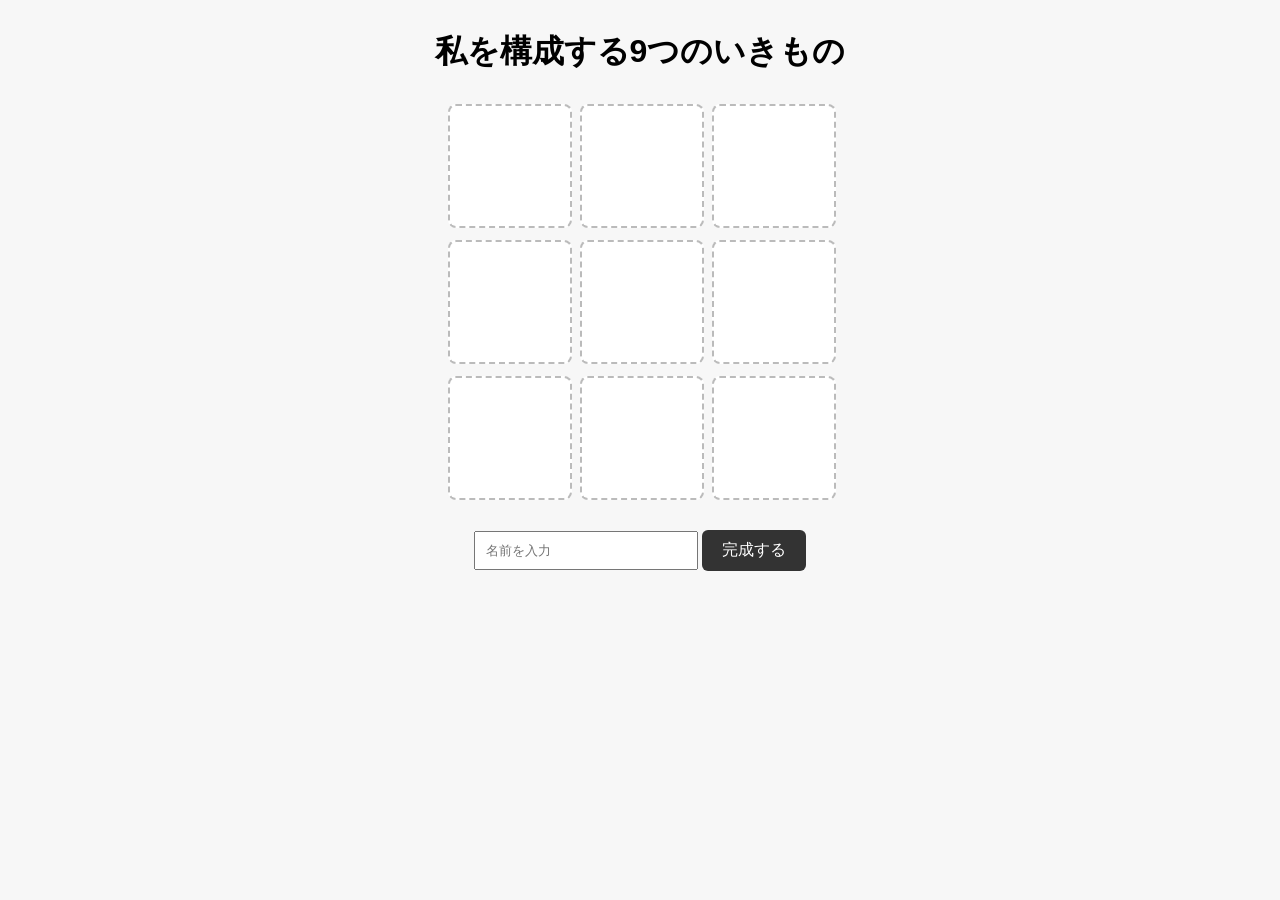
==== index.html @ dc4222af "add files" ====
<!DOCTYPE html>
<html lang="ja">
<head>
<meta charset="UTF-8">
<title>私を構成する9つのいきもの</title>
<link rel="stylesheet" href="style.css">
</head>

<body>

<h1>私を構成する9つのいきもの</h1>

<div id="grid"></div>

<input id="username" placeholder="名前を入力">

<button id="completeBtn">完成する</button>

<div id="modal" class="hidden">

<input id="searchBox" placeholder="いきもの検索 (fox, catなど)">
<div id="results"></div>

<button onclick="closeModal()">閉じる</button>

</div>

<script src="script.js"></script>

</body>
</html>
---- style.css ----
body{
font-family:sans-serif;
text-align:center;
background:#f7f7f7;
}

h1{
margin-top:30px;
}

#grid{
display:grid;
grid-template-columns:repeat(3,120px);
gap:12px;
justify-content:center;
margin:30px auto;
}

.cell{
width:120px;
height:120px;
border:2px dashed #bbb;
background-size:cover;
background-position:center;
cursor:pointer;
border-radius:8px;
background-color:white;
}

#username{
padding:10px;
width:200px;
margin-bottom:20px;
}

button{
padding:10px 20px;
font-size:16px;
cursor:pointer;
border:none;
background:#333;
color:white;
border-radius:6px;
}

#modal{
position:fixed;
top:50%;
left:50%;
transform:translate(-50%,-50%);
background:white;
padding:20px;
border-radius:10px;
box-shadow:0 10px 40px rgba(0,0,0,0.2);
width:80%;
max-width:600px;
}

.hidden{
display:none;
}

#results{
display:grid;
grid-template-columns:repeat(5,1fr);
gap:8px;
margin-top:10px;
}

#results img{
width:100%;
cursor:pointer;
border-radius:6px;
}

#resultGrid{
display:grid;
grid-template-columns:repeat(3,120px);
gap:12px;
justify-content:center;
margin:20px;
}
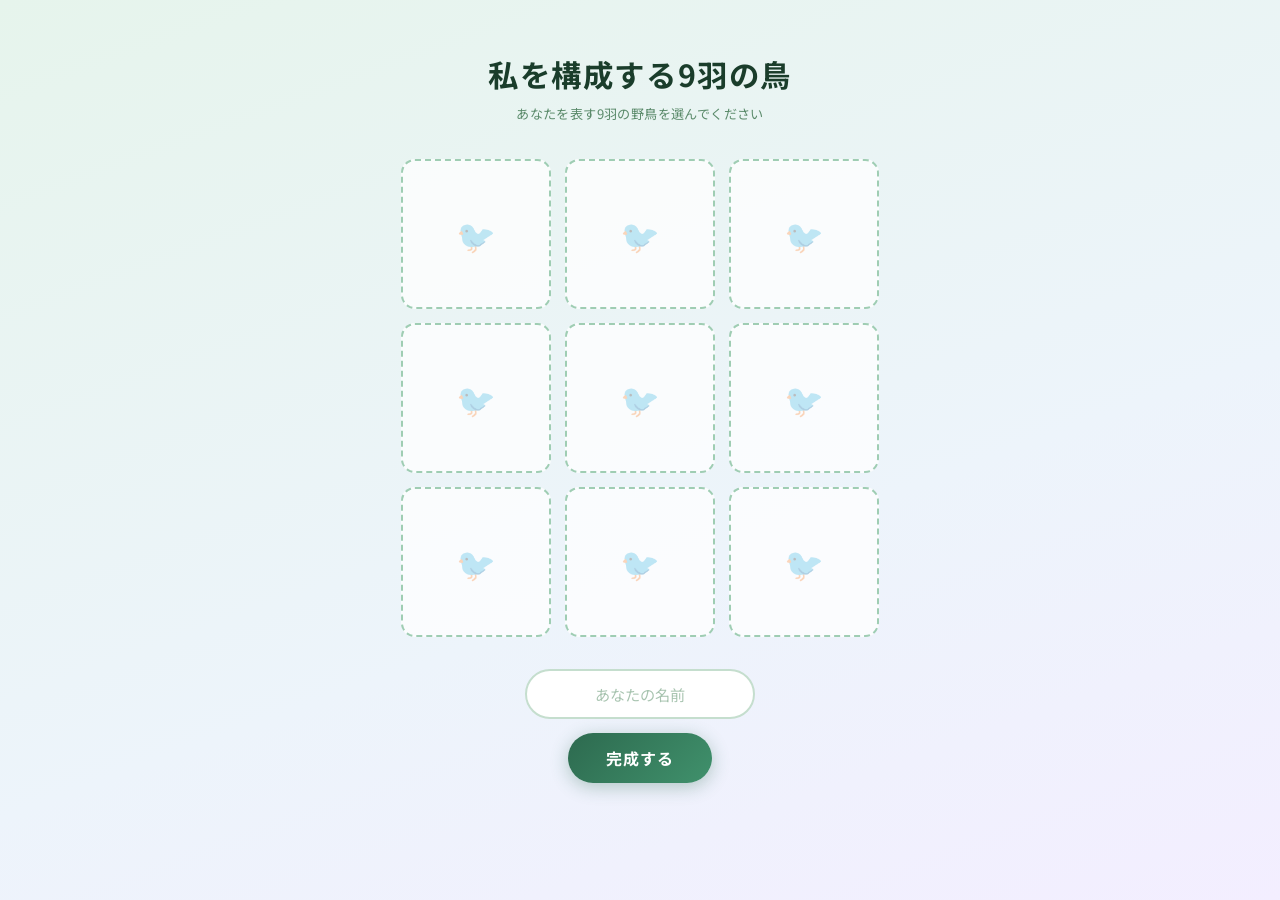
==== commit c1b39247: "「私を構成する9羽の鳥」にコンセプト変更" ====
--- a/index.html
+++ b/index.html
@@ -2,27 +2,36 @@
 <html lang="ja">
 <head>
 <meta charset="UTF-8">
-<title>私を構成する9つのいきもの</title>
+<meta name="viewport" content="width=device-width, initial-scale=1.0">
+<title>私を構成する9羽の鳥</title>
 <link rel="stylesheet" href="style.css">
 </head>
 
 <body>
 
-<h1>私を構成する9つのいきもの</h1>
+<div class="page-header">
+  <h1>私を構成する9羽の鳥</h1>
+  <p class="subtitle">あなたを表す9羽の野鳥を選んでください</p>
+</div>
 
 <div id="grid"></div>
 
-<input id="username" placeholder="名前を入力">
+<div class="controls">
+  <input id="username" placeholder="あなたの名前">
+  <button id="completeBtn">完成する</button>
+</div>
 
-<button id="completeBtn">完成する</button>
+<div id="overlay" class="hidden" onclick="closeModal()"></div>
 
 <div id="modal" class="hidden">
-
-<input id="searchBox" placeholder="いきもの検索 (fox, catなど)">
-<div id="results"></div>
-
-<button onclick="closeModal()">閉じる</button>
-
+  <div class="modal-header">
+    <h2>鳥を選ぶ</h2>
+    <button class="modal-close" onclick="closeModal()">✕</button>
+  </div>
+  <div class="modal-search">
+    <input id="searchBox" placeholder="鳥を検索 (スズメ、ペンギン、eagle など)">
+  </div>
+  <div id="results"></div>
 </div>
 
 <script src="script.js"></script>
--- a/style.css
+++ b/style.css
@@ -1,82 +1,340 @@
-body{
-font-family:sans-serif;
-text-align:center;
-background:#f7f7f7;
-}
-
-h1{
-margin-top:30px;
-}
-
-#grid{
-display:grid;
-grid-template-columns:repeat(3,120px);
-gap:12px;
-justify-content:center;
-margin:30px auto;
-}
-
-.cell{
-width:120px;
-height:120px;
-border:2px dashed #bbb;
-background-size:cover;
-background-position:center;
-cursor:pointer;
-border-radius:8px;
-background-color:white;
-}
-
-#username{
-padding:10px;
-width:200px;
-margin-bottom:20px;
-}
-
-button{
-padding:10px 20px;
-font-size:16px;
-cursor:pointer;
-border:none;
-background:#333;
-color:white;
-border-radius:6px;
-}
-
-#modal{
-position:fixed;
-top:50%;
-left:50%;
-transform:translate(-50%,-50%);
-background:white;
-padding:20px;
-border-radius:10px;
-box-shadow:0 10px 40px rgba(0,0,0,0.2);
-width:80%;
-max-width:600px;
-}
-
-.hidden{
-display:none;
-}
-
-#results{
-display:grid;
-grid-template-columns:repeat(5,1fr);
-gap:8px;
-margin-top:10px;
-}
-
-#results img{
-width:100%;
-cursor:pointer;
-border-radius:6px;
-}
-
-#resultGrid{
-display:grid;
-grid-template-columns:repeat(3,120px);
-gap:12px;
-justify-content:center;
-margin:20px;
-}
+@import url('https://fonts.googleapis.com/css2?family=Noto+Sans+JP:wght@400;500;700&display=swap');
+
+* { box-sizing: border-box; margin: 0; padding: 0; }
+
+body {
+  font-family: 'Noto Sans JP', sans-serif;
+  background: linear-gradient(160deg, #e6f4ec 0%, #edf4fb 60%, #f3eeff 100%);
+  min-height: 100vh;
+  color: #1a2e1a;
+}
+
+/* ── Page header ── */
+.page-header {
+  padding: 52px 20px 4px;
+  text-align: center;
+}
+
+h1 {
+  font-size: clamp(1.3rem, 4vw, 1.9rem);
+  font-weight: 700;
+  color: #1a3d2b;
+  letter-spacing: 0.05em;
+}
+
+.subtitle {
+  color: #5a8a6a;
+  font-size: 0.82rem;
+  margin-top: 8px;
+  letter-spacing: 0.03em;
+}
+
+/* ── Grid ── */
+#grid {
+  display: grid;
+  grid-template-columns: repeat(3, 150px);
+  gap: 14px;
+  justify-content: center;
+  margin: 32px auto;
+}
+
+.cell {
+  width: 150px;
+  height: 150px;
+  border: 2px dashed #9fcdb3;
+  background-size: cover;
+  background-position: center;
+  cursor: pointer;
+  border-radius: 14px;
+  background-color: rgba(255, 255, 255, 0.75);
+  position: relative;
+  transition: transform 0.18s ease, box-shadow 0.18s ease, border-color 0.18s ease;
+  display: flex;
+  align-items: center;
+  justify-content: center;
+}
+
+.cell:not(.filled)::before {
+  content: '🐦';
+  font-size: 2rem;
+  opacity: 0.3;
+  pointer-events: none;
+}
+
+.cell:hover {
+  transform: scale(1.05);
+  box-shadow: 0 6px 24px rgba(45, 106, 79, 0.2);
+  border-color: #2d6a4f;
+  border-style: solid;
+}
+
+.cell.filled:hover::after {
+  content: '✎';
+  position: absolute;
+  inset: 0;
+  display: flex;
+  align-items: center;
+  justify-content: center;
+  font-size: 1.6rem;
+  color: white;
+  background: rgba(0, 0, 0, 0.35);
+  border-radius: 12px;
+}
+
+/* ── Controls ── */
+.controls {
+  display: flex;
+  flex-direction: column;
+  align-items: center;
+  gap: 14px;
+  margin: 0 auto 52px;
+}
+
+#username {
+  padding: 12px 20px;
+  width: 230px;
+  font-size: 0.95rem;
+  font-family: inherit;
+  border: 2px solid #c5dece;
+  border-radius: 50px;
+  background: white;
+  outline: none;
+  transition: border-color 0.2s, box-shadow 0.2s;
+  text-align: center;
+  color: #1a2e1a;
+}
+
+#username:focus {
+  border-color: #2d6a4f;
+  box-shadow: 0 0 0 3px rgba(45, 106, 79, 0.12);
+}
+
+#username::placeholder { color: #a8c4b0; }
+
+#completeBtn {
+  padding: 13px 38px;
+  font-size: 1rem;
+  font-family: inherit;
+  font-weight: 700;
+  cursor: pointer;
+  border: none;
+  background: linear-gradient(135deg, #2d6a4f 0%, #40916c 100%);
+  color: white;
+  border-radius: 50px;
+  letter-spacing: 0.06em;
+  box-shadow: 0 4px 18px rgba(45, 106, 79, 0.32);
+  transition: transform 0.15s, box-shadow 0.15s;
+}
+
+#completeBtn:hover {
+  transform: translateY(-2px);
+  box-shadow: 0 7px 24px rgba(45, 106, 79, 0.4);
+}
+
+#completeBtn:active { transform: translateY(0); }
+
+/* ── Overlay ── */
+#overlay {
+  position: fixed;
+  inset: 0;
+  background: rgba(8, 20, 12, 0.45);
+  backdrop-filter: blur(4px);
+  z-index: 10;
+  cursor: pointer;
+}
+
+/* ── Modal ── */
+#modal {
+  position: fixed;
+  top: 50%;
+  left: 50%;
+  transform: translate(-50%, -50%);
+  background: #fff;
+  border-radius: 20px;
+  box-shadow: 0 24px 64px rgba(0, 0, 0, 0.18);
+  width: 92%;
+  max-width: 580px;
+  max-height: 86vh;
+  display: flex;
+  flex-direction: column;
+  overflow: hidden;
+  z-index: 20;
+}
+
+.modal-header {
+  display: flex;
+  align-items: center;
+  justify-content: space-between;
+  padding: 20px 24px 16px;
+  border-bottom: 1px solid #e6f0eb;
+  flex-shrink: 0;
+}
+
+.modal-header h2 {
+  font-size: 1rem;
+  font-weight: 700;
+  color: #1a3d2b;
+}
+
+.modal-close {
+  width: 32px;
+  height: 32px;
+  border: none;
+  background: #edf5f0;
+  color: #4a7a5a;
+  border-radius: 50%;
+  font-size: 0.9rem;
+  cursor: pointer;
+  display: flex;
+  align-items: center;
+  justify-content: center;
+  transition: background 0.15s;
+  flex-shrink: 0;
+  padding: 0;
+  line-height: 1;
+}
+
+.modal-close:hover { background: #d4ebe0; color: #1a3d2b; }
+
+.modal-search {
+  padding: 14px 20px;
+  border-bottom: 1px solid #e6f0eb;
+  flex-shrink: 0;
+}
+
+#searchBox {
+  width: 100%;
+  padding: 11px 16px;
+  font-size: 0.93rem;
+  font-family: inherit;
+  border: 2px solid #c5dece;
+  border-radius: 10px;
+  outline: none;
+  transition: border-color 0.2s, box-shadow 0.2s;
+  color: #1a2e1a;
+  background: #f7fbf8;
+}
+
+#searchBox:focus {
+  border-color: #2d6a4f;
+  background: white;
+  box-shadow: 0 0 0 3px rgba(45, 106, 79, 0.1);
+}
+
+#searchBox::placeholder { color: #a8c4b0; }
+
+/* ── Search results ── */
+#results {
+  overflow-y: auto;
+  padding: 14px 18px 18px;
+  display: flex;
+  flex-direction: column;
+  gap: 10px;
+  flex: 1;
+}
+
+.results-grid {
+  display: grid;
+  grid-template-columns: repeat(4, 1fr);
+  gap: 10px;
+}
+
+.result-status {
+  color: #7a9a84;
+  font-size: 0.85rem;
+  text-align: center;
+  padding: 12px 0;
+}
+
+.result-translate {
+  font-size: 0.78rem;
+  color: #8aab94;
+  letter-spacing: 0.02em;
+}
+
+.result-item {
+  cursor: pointer;
+  border-radius: 10px;
+  overflow: hidden;
+  border: 2px solid transparent;
+  transition: border-color 0.15s, transform 0.15s, box-shadow 0.15s;
+  background: #f2f8f4;
+}
+
+.result-item:hover {
+  border-color: #2d6a4f;
+  transform: scale(1.04);
+  box-shadow: 0 4px 16px rgba(45, 106, 79, 0.22);
+}
+
+.result-item img {
+  width: 100%;
+  aspect-ratio: 1;
+  object-fit: cover;
+  display: block;
+}
+
+.result-name {
+  font-size: 10px;
+  padding: 4px 6px;
+  color: #4a6a54;
+  overflow: hidden;
+  text-overflow: ellipsis;
+  white-space: nowrap;
+  text-align: center;
+  background: white;
+}
+
+/* ── Complete page ── */
+.complete-header {
+  padding: 52px 20px 12px;
+  text-align: center;
+}
+
+#resultGrid {
+  display: grid;
+  grid-template-columns: repeat(3, 150px);
+  gap: 14px;
+  justify-content: center;
+  margin: 20px auto;
+}
+
+#resultGrid img {
+  width: 150px !important;
+  height: 150px !important;
+  object-fit: cover;
+  border-radius: 12px;
+  box-shadow: 0 3px 12px rgba(0, 0, 0, 0.1);
+}
+
+.complete-actions {
+  display: flex;
+  justify-content: center;
+  gap: 12px;
+  margin: 24px auto 52px;
+  flex-wrap: wrap;
+}
+
+.complete-actions button {
+  padding: 12px 30px;
+  font-size: 0.93rem;
+  font-family: inherit;
+  font-weight: 600;
+  cursor: pointer;
+  border: none;
+  background: linear-gradient(135deg, #2d6a4f 0%, #40916c 100%);
+  color: white;
+  border-radius: 50px;
+  letter-spacing: 0.04em;
+  box-shadow: 0 3px 14px rgba(45, 106, 79, 0.28);
+  transition: transform 0.15s, box-shadow 0.15s;
+}
+
+.complete-actions button:hover {
+  transform: translateY(-2px);
+  box-shadow: 0 6px 20px rgba(45, 106, 79, 0.38);
+}
+
+.complete-actions button:active { transform: translateY(0); }
+
+.hidden { display: none !important; }
